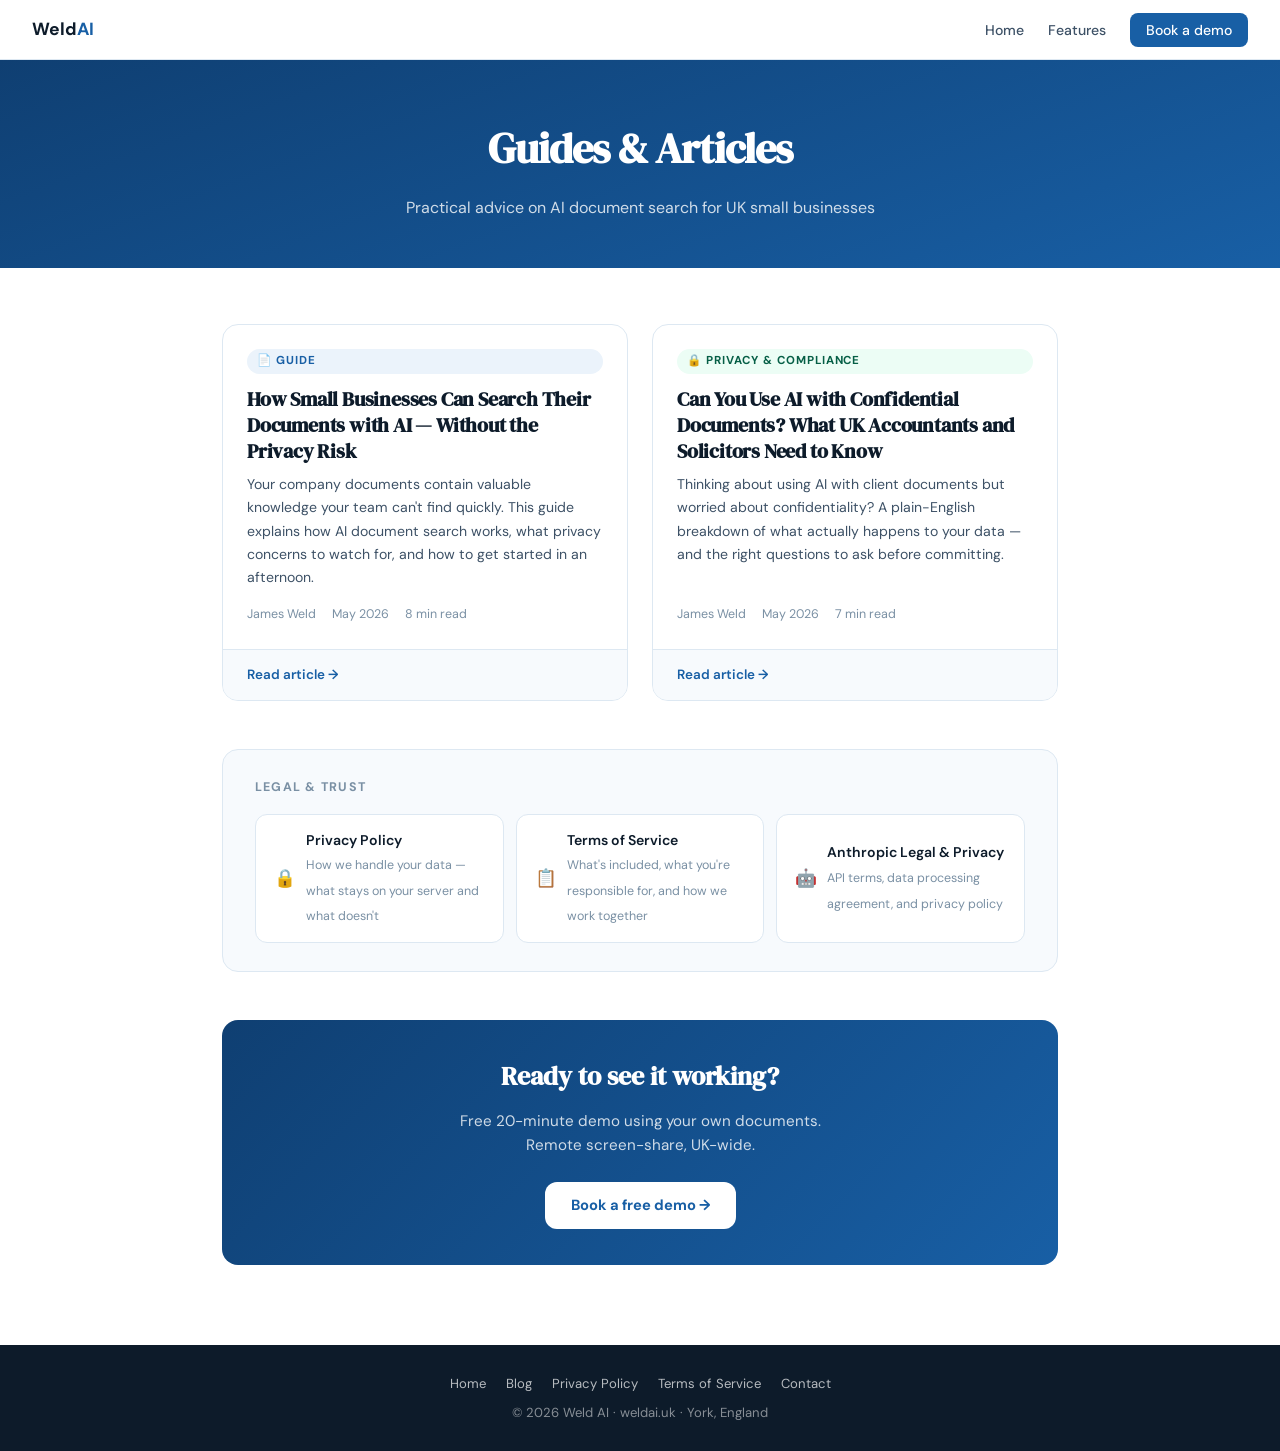
==== blog.html @ 1e1a5bce "Add blog index, two posts, prominent legal links" ====
<!DOCTYPE html>
<html lang="en">
<head>
<meta charset="UTF-8">
<meta name="viewport" content="width=device-width, initial-scale=1.0">
<title>Blog — AI for Small Business | Weld AI</title>
<meta name="description" content="Practical guides on using AI document search in small businesses — productivity, privacy, compliance, and getting started.">
<link href="https://fonts.googleapis.com/css2?family=DM+Sans:wght@300;400;500;600;700&family=DM+Serif+Display:ital@0;1&display=swap" rel="stylesheet">
<style>
:root{--blue:#185FA5;--blue-dark:#0F3F72;--blue-light:#EBF3FB;--ink:#0D1B2A;--ink-mid:#3D5166;--ink-light:#7A90A4;--surface:#FFFFFF;--surface-2:#F7FAFD;--border:#DDE8F2;--radius:12px}
*{box-sizing:border-box;margin:0;padding:0}
body{font-family:'DM Sans',sans-serif;color:var(--ink);background:var(--surface);line-height:1.6;-webkit-font-smoothing:antialiased}
nav{background:#fff;border-bottom:1px solid var(--border);padding:0 2rem;height:60px;display:flex;align-items:center;justify-content:space-between;position:sticky;top:0;z-index:10}
.nav-logo{font-weight:700;font-size:1.1rem;color:var(--blue);text-decoration:none}.nav-logo span{color:var(--ink)}
.nav-links{display:flex;align-items:center;gap:1.5rem;list-style:none}
.nav-links a{text-decoration:none;font-size:0.88rem;color:var(--ink-mid);font-weight:500}.nav-links a:hover{color:var(--blue)}
.nav-cta{background:var(--blue);color:#fff!important;padding:8px 16px;border-radius:8px;font-size:0.85rem;font-weight:600}
.hero{background:linear-gradient(160deg,var(--blue-dark),var(--blue));padding:56px 2rem 48px;color:#fff;text-align:center}
.hero h1{font-family:'DM Serif Display',serif;font-size:clamp(1.8rem,4vw,2.6rem);margin-bottom:0.75rem;letter-spacing:-0.02em}
.hero p{color:rgba(255,255,255,0.8);font-size:1rem;max-width:480px;margin:0 auto}
.container{max-width:900px;margin:0 auto;padding:56px 2rem 80px}
.blog-grid{display:grid;grid-template-columns:repeat(auto-fit,minmax(360px,1fr));gap:24px;margin-bottom:3rem}
.blog-card{background:#fff;border:1px solid var(--border);border-radius:16px;overflow:hidden;transition:box-shadow .2s,transform .2s;text-decoration:none;color:inherit;display:flex;flex-direction:column}
.blog-card:hover{box-shadow:0 8px 32px rgba(15,63,114,0.1);transform:translateY(-2px)}
.card-tag{display:inline-block;font-size:0.72rem;font-weight:700;letter-spacing:.08em;text-transform:uppercase;padding:3px 10px;border-radius:999px;margin-bottom:0.75rem}
.tag-guide{background:var(--blue-light);color:var(--blue)}
.tag-privacy{background:#ECFDF5;color:#065F46}
.card-body{padding:24px;flex:1;display:flex;flex-direction:column}
.card-body h2{font-family:'DM Serif Display',serif;font-size:1.25rem;color:var(--ink);margin-bottom:0.6rem;line-height:1.3;letter-spacing:-0.01em}
.card-body p{font-size:0.88rem;color:var(--ink-mid);line-height:1.65;flex:1;margin-bottom:1rem}
.card-meta{font-size:0.78rem;color:var(--ink-light);display:flex;gap:1rem}
.card-footer{padding:14px 24px;border-top:1px solid var(--border);background:var(--surface-2);font-size:0.84rem;font-weight:600;color:var(--blue)}

/* Legal section */
.legal-section{background:var(--surface-2);border:1px solid var(--border);border-radius:16px;padding:28px 32px;margin-bottom:3rem}
.legal-section h3{font-size:0.78rem;font-weight:700;letter-spacing:.1em;text-transform:uppercase;color:var(--ink-light);margin-bottom:1rem}
.legal-links{display:grid;grid-template-columns:repeat(auto-fit,minmax(220px,1fr));gap:12px}
.legal-link{background:#fff;border:1px solid var(--border);border-radius:var(--radius);padding:14px 18px;text-decoration:none;display:flex;align-items:center;gap:10px;transition:border-color .15s,box-shadow .15s}
.legal-link:hover{border-color:var(--blue);box-shadow:0 2px 8px rgba(24,95,164,0.08)}
.legal-link-icon{font-size:1.1rem;flex-shrink:0}
.legal-link-text strong{display:block;font-size:0.88rem;font-weight:600;color:var(--ink)}
.legal-link-text span{font-size:0.78rem;color:var(--ink-light)}

/* CTA */
.cta-box{background:linear-gradient(135deg,var(--blue-dark),var(--blue));border-radius:16px;padding:36px;text-align:center;color:#fff}
.cta-box h3{font-family:'DM Serif Display',serif;font-size:1.6rem;margin-bottom:0.75rem;color:#fff}
.cta-box p{color:rgba(255,255,255,0.8);margin-bottom:1.5rem;max-width:420px;margin-left:auto;margin-right:auto;font-size:0.95rem}
.cta-btn{display:inline-block;background:#fff;color:var(--blue);padding:12px 26px;border-radius:var(--radius);font-weight:700;text-decoration:none;font-size:0.92rem}
.cta-btn:hover{transform:translateY(-1px);box-shadow:0 6px 20px rgba(0,0,0,0.15)}

footer{background:var(--ink);color:rgba(255,255,255,0.5);padding:28px 2rem;text-align:center;font-size:0.82rem}
footer a{color:rgba(255,255,255,0.7);text-decoration:none;margin:0 8px}
.footer-links{margin-bottom:8px;display:flex;justify-content:center;flex-wrap:wrap;gap:4px}
@media(max-width:600px){nav .nav-links{display:none}.hero{padding:40px 1.25rem}.container{padding:40px 1.25rem}.blog-grid{grid-template-columns:1fr}}
</style>
</head>
<body>

<nav>
  <a class="nav-logo" href="https://weldai.uk"><span>Weld</span>AI</a>
  <ul class="nav-links">
    <li><a href="https://weldai.uk">Home</a></li>
    <li><a href="https://weldai.uk#features">Features</a></li>
    <li><a href="https://weldai.uk#contact" class="nav-cta">Book a demo</a></li>
  </ul>
</nav>

<div class="hero">
  <h1>Guides &amp; Articles</h1>
  <p>Practical advice on AI document search for UK small businesses</p>
</div>

<div class="container">

  <!-- Blog posts -->
  <div class="blog-grid">

    <a href="/blog/ai-document-search-small-business.html" class="blog-card">
      <div class="card-body">
        <span class="card-tag tag-guide">📄 Guide</span>
        <h2>How Small Businesses Can Search Their Documents with AI — Without the Privacy Risk</h2>
        <p>Your company documents contain valuable knowledge your team can't find quickly. This guide explains how AI document search works, what privacy concerns to watch for, and how to get started in an afternoon.</p>
        <div class="card-meta">
          <span>James Weld</span>
          <span>May 2026</span>
          <span>8 min read</span>
        </div>
      </div>
      <div class="card-footer">Read article →</div>
    </a>

    <a href="/blog/ai-confidential-documents-accountants-solicitors.html" class="blog-card">
      <div class="card-body">
        <span class="card-tag tag-privacy">🔒 Privacy &amp; Compliance</span>
        <h2>Can You Use AI with Confidential Documents? What UK Accountants and Solicitors Need to Know</h2>
        <p>Thinking about using AI with client documents but worried about confidentiality? A plain-English breakdown of what actually happens to your data — and the right questions to ask before committing.</p>
        <div class="card-meta">
          <span>James Weld</span>
          <span>May 2026</span>
          <span>7 min read</span>
        </div>
      </div>
      <div class="card-footer">Read article →</div>
    </a>

  </div>

  <!-- Legal / trust section -->
  <div class="legal-section">
    <h3>Legal &amp; Trust</h3>
    <div class="legal-links">
      <a href="/privacy.html" class="legal-link">
        <span class="legal-link-icon">🔒</span>
        <div class="legal-link-text">
          <strong>Privacy Policy</strong>
          <span>How we handle your data — what stays on your server and what doesn't</span>
        </div>
      </a>
      <a href="/terms.html" class="legal-link">
        <span class="legal-link-icon">📋</span>
        <div class="legal-link-text">
          <strong>Terms of Service</strong>
          <span>What's included, what you're responsible for, and how we work together</span>
        </div>
      </a>
      <a href="https://www.anthropic.com/legal" target="_blank" rel="noreferrer" class="legal-link">
        <span class="legal-link-icon">🤖</span>
        <div class="legal-link-text">
          <strong>Anthropic Legal &amp; Privacy</strong>
          <span>API terms, data processing agreement, and privacy policy</span>
        </div>
      </a>
    </div>
  </div>

  <!-- CTA -->
  <div class="cta-box">
    <h3>Ready to see it working?</h3>
    <p>Free 20-minute demo using your own documents. Remote screen-share, UK-wide.</p>
    <a href="https://weldai.uk#contact" class="cta-btn">Book a free demo →</a>
  </div>

</div>

<footer>
  <div class="footer-links">
    <a href="https://weldai.uk">Home</a>
    <a href="/blog.html">Blog</a>
    <a href="/privacy.html">Privacy Policy</a>
    <a href="/terms.html">Terms of Service</a>
    <a href="https://weldai.uk#contact">Contact</a>
  </div>
  <p>© 2026 Weld AI · weldai.uk · York, England</p>
</footer>

</body>
</html>
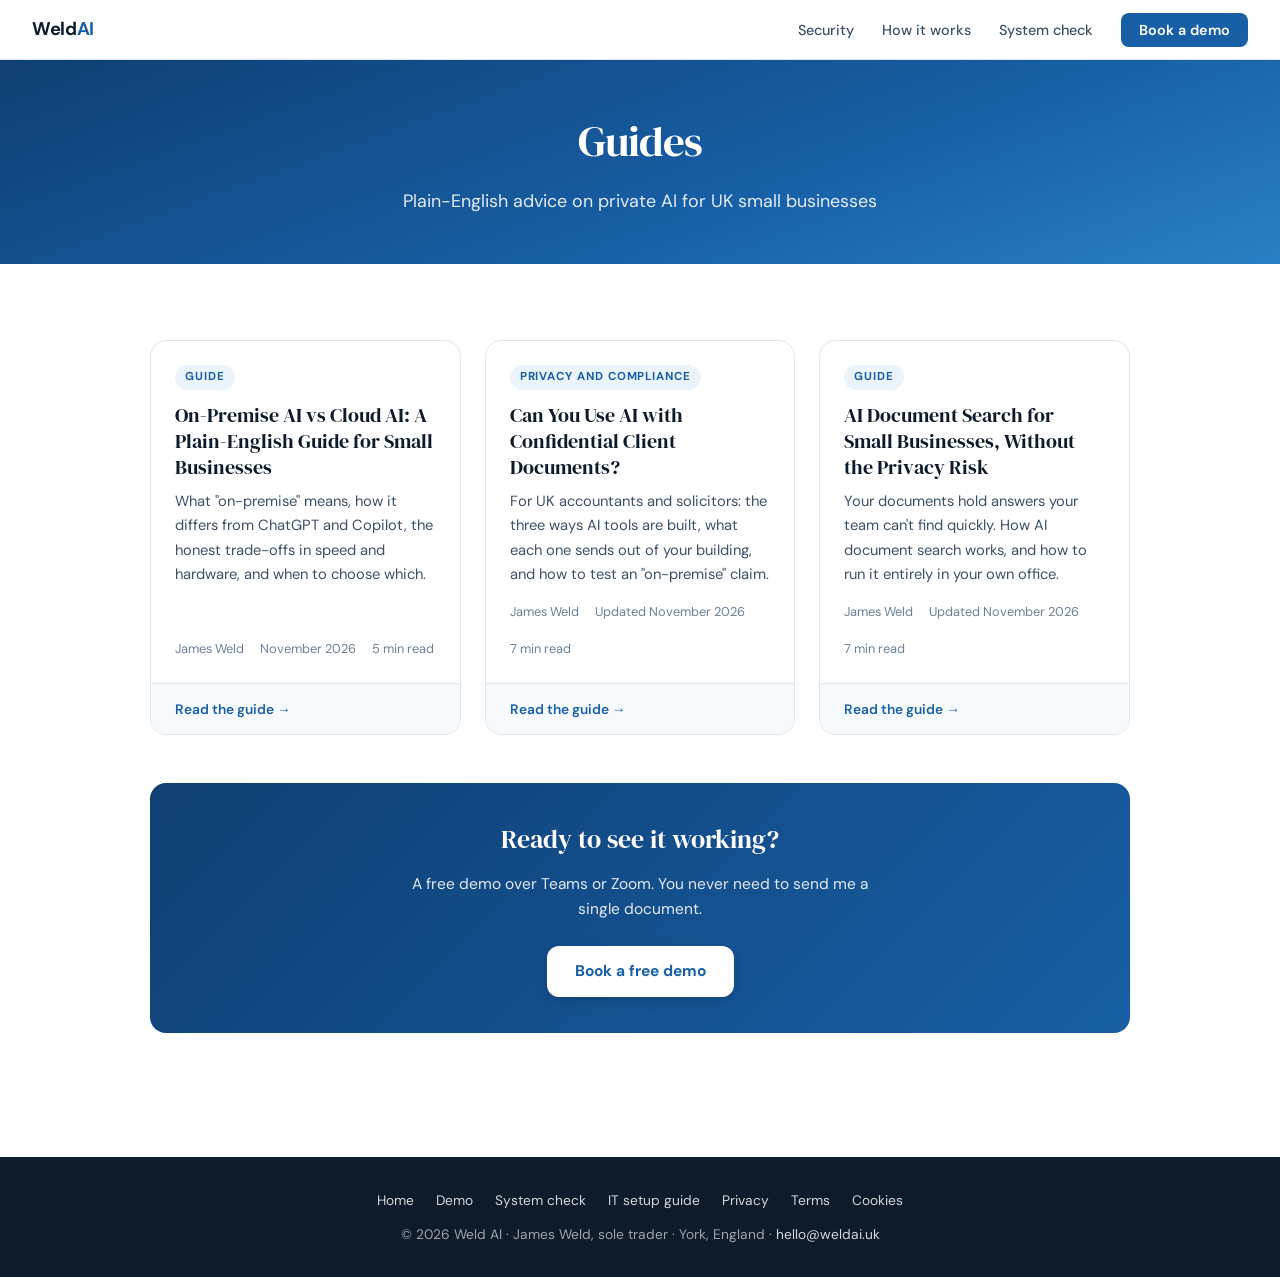
==== commit 326772ef: "Reposition site as 100% on-premise private AI for small businesses - Rewrite homepage, guides, syste" ====
--- a/blog.html
+++ b/blog.html
@@ -1,157 +1,100 @@
 <!DOCTYPE html>
-<html lang="en">
+<html lang="en-GB">
 <head>
 <meta charset="UTF-8">
 <meta name="viewport" content="width=device-width, initial-scale=1.0">
-<title>Blog — AI for Small Business | Weld AI</title>
-<meta name="description" content="Practical guides on using AI document search in small businesses — productivity, privacy, compliance, and getting started.">
-<link href="https://fonts.googleapis.com/css2?family=DM+Sans:wght@300;400;500;600;700&family=DM+Serif+Display:ital@0;1&display=swap" rel="stylesheet">
-<style>
-:root{--blue:#185FA5;--blue-dark:#0F3F72;--blue-light:#EBF3FB;--ink:#0D1B2A;--ink-mid:#3D5166;--ink-light:#7A90A4;--surface:#FFFFFF;--surface-2:#F7FAFD;--border:#DDE8F2;--radius:12px}
-*{box-sizing:border-box;margin:0;padding:0}
-body{font-family:'DM Sans',sans-serif;color:var(--ink);background:var(--surface);line-height:1.6;-webkit-font-smoothing:antialiased}
-nav{background:#fff;border-bottom:1px solid var(--border);padding:0 2rem;height:60px;display:flex;align-items:center;justify-content:space-between;position:sticky;top:0;z-index:10}
-.nav-logo{font-weight:700;font-size:1.1rem;color:var(--blue);text-decoration:none}.nav-logo span{color:var(--ink)}
-.nav-links{display:flex;align-items:center;gap:1.5rem;list-style:none}
-.nav-links a{text-decoration:none;font-size:0.88rem;color:var(--ink-mid);font-weight:500}.nav-links a:hover{color:var(--blue)}
-.nav-cta{background:var(--blue);color:#fff!important;padding:8px 16px;border-radius:8px;font-size:0.85rem;font-weight:600}
-.hero{background:linear-gradient(160deg,var(--blue-dark),var(--blue));padding:56px 2rem 48px;color:#fff;text-align:center}
-.hero h1{font-family:'DM Serif Display',serif;font-size:clamp(1.8rem,4vw,2.6rem);margin-bottom:0.75rem;letter-spacing:-0.02em}
-.hero p{color:rgba(255,255,255,0.8);font-size:1rem;max-width:480px;margin:0 auto}
-.container{max-width:900px;margin:0 auto;padding:56px 2rem 80px}
-.blog-grid{display:grid;grid-template-columns:repeat(auto-fit,minmax(360px,1fr));gap:24px;margin-bottom:3rem}
-.blog-card{background:#fff;border:1px solid var(--border);border-radius:16px;overflow:hidden;transition:box-shadow .2s,transform .2s;text-decoration:none;color:inherit;display:flex;flex-direction:column}
-.blog-card:hover{box-shadow:0 8px 32px rgba(15,63,114,0.1);transform:translateY(-2px)}
-.card-tag{display:inline-block;font-size:0.72rem;font-weight:700;letter-spacing:.08em;text-transform:uppercase;padding:3px 10px;border-radius:999px;margin-bottom:0.75rem}
-.tag-guide{background:var(--blue-light);color:var(--blue)}
-.tag-privacy{background:#ECFDF5;color:#065F46}
-.card-body{padding:24px;flex:1;display:flex;flex-direction:column}
-.card-body h2{font-family:'DM Serif Display',serif;font-size:1.25rem;color:var(--ink);margin-bottom:0.6rem;line-height:1.3;letter-spacing:-0.01em}
-.card-body p{font-size:0.88rem;color:var(--ink-mid);line-height:1.65;flex:1;margin-bottom:1rem}
-.card-meta{font-size:0.78rem;color:var(--ink-light);display:flex;gap:1rem}
-.card-footer{padding:14px 24px;border-top:1px solid var(--border);background:var(--surface-2);font-size:0.84rem;font-weight:600;color:var(--blue)}
-
-/* Legal section */
-.legal-section{background:var(--surface-2);border:1px solid var(--border);border-radius:16px;padding:28px 32px;margin-bottom:3rem}
-.legal-section h3{font-size:0.78rem;font-weight:700;letter-spacing:.1em;text-transform:uppercase;color:var(--ink-light);margin-bottom:1rem}
-.legal-links{display:grid;grid-template-columns:repeat(auto-fit,minmax(220px,1fr));gap:12px}
-.legal-link{background:#fff;border:1px solid var(--border);border-radius:var(--radius);padding:14px 18px;text-decoration:none;display:flex;align-items:center;gap:10px;transition:border-color .15s,box-shadow .15s}
-.legal-link:hover{border-color:var(--blue);box-shadow:0 2px 8px rgba(24,95,164,0.08)}
-.legal-link-icon{font-size:1.1rem;flex-shrink:0}
-.legal-link-text strong{display:block;font-size:0.88rem;font-weight:600;color:var(--ink)}
-.legal-link-text span{font-size:0.78rem;color:var(--ink-light)}
-
-/* CTA */
-.cta-box{background:linear-gradient(135deg,var(--blue-dark),var(--blue));border-radius:16px;padding:36px;text-align:center;color:#fff}
-.cta-box h3{font-family:'DM Serif Display',serif;font-size:1.6rem;margin-bottom:0.75rem;color:#fff}
-.cta-box p{color:rgba(255,255,255,0.8);margin-bottom:1.5rem;max-width:420px;margin-left:auto;margin-right:auto;font-size:0.95rem}
-.cta-btn{display:inline-block;background:#fff;color:var(--blue);padding:12px 26px;border-radius:var(--radius);font-weight:700;text-decoration:none;font-size:0.92rem}
-.cta-btn:hover{transform:translateY(-1px);box-shadow:0 6px 20px rgba(0,0,0,0.15)}
-
-footer{background:var(--ink);color:rgba(255,255,255,0.5);padding:28px 2rem;text-align:center;font-size:0.82rem}
-footer a{color:rgba(255,255,255,0.7);text-decoration:none;margin:0 8px}
-.footer-links{margin-bottom:8px;display:flex;justify-content:center;flex-wrap:wrap;gap:4px}
-@media(max-width:600px){nav .nav-links{display:none}.hero{padding:40px 1.25rem}.container{padding:40px 1.25rem}.blog-grid{grid-template-columns:1fr}}
-</style>
+<title>Guides: Private and On-Premise AI for Small Businesses | Weld AI</title>
+<meta name="description" content="Plain-English guides for UK small businesses on private AI, on-premise AI versus cloud AI, and using AI safely with confidential documents.">
+<link rel="canonical" href="https://www.weldai.uk/blog.html">
+<link rel="icon" href="/favicon.svg" type="image/svg+xml">
+<meta property="og:type" content="website">
+<meta property="og:url" content="https://www.weldai.uk/blog.html">
+<meta property="og:title" content="Guides: private and on-premise AI for small businesses">
+<meta property="og:description" content="Plain-English guides on private AI, on-premise versus cloud AI, and using AI safely with confidential documents.">
+<meta property="og:image" content="https://www.weldai.uk/screenshot-summary.png">
+<meta property="og:site_name" content="Weld AI">
+<meta property="og:locale" content="en_GB">
+<link rel="stylesheet" href="/styles.css">
 </head>
 <body>
+<a class="skip" href="#main">Skip to content</a>
 
-<nav>
-  <a class="nav-logo" href="https://weldai.uk"><span>Weld</span>AI</a>
+<nav class="site-nav" aria-label="Main">
+  <a class="nav-logo" href="/"><span>Weld</span>AI</a>
+  <input type="checkbox" id="nav-toggle" class="nav-toggle" aria-hidden="true">
+  <label for="nav-toggle" class="nav-burger" aria-label="Open menu"><span></span><span></span><span></span></label>
   <ul class="nav-links">
-    <li><a href="https://weldai.uk">Home</a></li>
-    <li><a href="https://weldai.uk#features">Features</a></li>
-    <li><a href="https://weldai.uk#contact" class="nav-cta">Book a demo</a></li>
+    <li><a href="/#security">Security</a></li>
+    <li><a href="/#how">How it works</a></li>
+    <li><a href="/systemcheck.html">System check</a></li>
+    <li><a href="/#contact" class="nav-cta">Book a demo</a></li>
   </ul>
 </nav>
 
-<div class="hero">
-  <h1>Guides &amp; Articles</h1>
-  <p>Practical advice on AI document search for UK small businesses</p>
-</div>
+<header class="hero small">
+  <h1>Guides</h1>
+  <p class="lead" style="margin-bottom:0">Plain-English advice on private AI for UK small businesses</p>
+</header>
 
-<div class="container">
+<main id="main">
+<section>
+  <div class="container" style="max-width:980px">
 
-  <!-- Blog posts -->
-  <div class="blog-grid">
+    <div class="blog-grid">
 
-    <a href="/blog/ai-document-search-small-business.html" class="blog-card">
-      <div class="card-body">
-        <span class="card-tag tag-guide">📄 Guide</span>
-        <h2>How Small Businesses Can Search Their Documents with AI — Without the Privacy Risk</h2>
-        <p>Your company documents contain valuable knowledge your team can't find quickly. This guide explains how AI document search works, what privacy concerns to watch for, and how to get started in an afternoon.</p>
-        <div class="card-meta">
-          <span>James Weld</span>
-          <span>May 2026</span>
-          <span>8 min read</span>
+      <a href="/blog/on-premise-ai-vs-cloud-ai-small-business.html" class="blog-card">
+        <div class="card-body">
+          <span class="card-tag">Guide</span>
+          <h2>On-Premise AI vs Cloud AI: A Plain-English Guide for Small Businesses</h2>
+          <p>What "on-premise" means, how it differs from ChatGPT and Copilot, the honest trade-offs in speed and hardware, and when to choose which.</p>
+          <div class="card-meta"><span>James Weld</span><span>November 2026</span><span>5 min read</span></div>
         </div>
-      </div>
-      <div class="card-footer">Read article →</div>
-    </a>
+        <div class="card-footer">Read the guide →</div>
+      </a>
 
-    <a href="/blog/ai-confidential-documents-accountants-solicitors.html" class="blog-card">
-      <div class="card-body">
-        <span class="card-tag tag-privacy">🔒 Privacy &amp; Compliance</span>
-        <h2>Can You Use AI with Confidential Documents? What UK Accountants and Solicitors Need to Know</h2>
-        <p>Thinking about using AI with client documents but worried about confidentiality? A plain-English breakdown of what actually happens to your data — and the right questions to ask before committing.</p>
-        <div class="card-meta">
-          <span>James Weld</span>
-          <span>May 2026</span>
-          <span>7 min read</span>
+      <a href="/blog/ai-confidential-documents-accountants-solicitors.html" class="blog-card">
+        <div class="card-body">
+          <span class="card-tag">Privacy and compliance</span>
+          <h2>Can You Use AI with Confidential Client Documents?</h2>
+          <p>For UK accountants and solicitors: the three ways AI tools are built, what each one sends out of your building, and how to test an "on-premise" claim.</p>
+          <div class="card-meta"><span>James Weld</span><span>Updated November 2026</span><span>7 min read</span></div>
         </div>
-      </div>
-      <div class="card-footer">Read article →</div>
-    </a>
+        <div class="card-footer">Read the guide →</div>
+      </a>
+
+      <a href="/blog/ai-document-search-small-business.html" class="blog-card">
+        <div class="card-body">
+          <span class="card-tag">Guide</span>
+          <h2>AI Document Search for Small Businesses, Without the Privacy Risk</h2>
+          <p>Your documents hold answers your team can't find quickly. How AI document search works, and how to run it entirely in your own office.</p>
+          <div class="card-meta"><span>James Weld</span><span>Updated November 2026</span><span>7 min read</span></div>
+        </div>
+        <div class="card-footer">Read the guide →</div>
+      </a>
+
+    </div>
+
+    <div class="cta-box">
+      <h2>Ready to see it working?</h2>
+      <p>A free demo over Teams or Zoom. You never need to send me a single document.</p>
+      <a href="/#contact" class="btn-primary">Book a free demo</a>
+    </div>
 
   </div>
+</section>
+</main>
 
-  <!-- Legal / trust section -->
-  <div class="legal-section">
-    <h3>Legal &amp; Trust</h3>
-    <div class="legal-links">
-      <a href="/privacy.html" class="legal-link">
-        <span class="legal-link-icon">🔒</span>
-        <div class="legal-link-text">
-          <strong>Privacy Policy</strong>
-          <span>How we handle your data — what stays on your server and what doesn't</span>
-        </div>
-      </a>
-      <a href="/terms.html" class="legal-link">
-        <span class="legal-link-icon">📋</span>
-        <div class="legal-link-text">
-          <strong>Terms of Service</strong>
-          <span>What's included, what you're responsible for, and how we work together</span>
-        </div>
-      </a>
-      <a href="https://www.anthropic.com/legal" target="_blank" rel="noreferrer" class="legal-link">
-        <span class="legal-link-icon">🤖</span>
-        <div class="legal-link-text">
-          <strong>Anthropic Legal &amp; Privacy</strong>
-          <span>API terms, data processing agreement, and privacy policy</span>
-        </div>
-      </a>
-    </div>
-  </div>
-
-  <!-- CTA -->
-  <div class="cta-box">
-    <h3>Ready to see it working?</h3>
-    <p>Free 20-minute demo using your own documents. Remote screen-share, UK-wide.</p>
-    <a href="https://weldai.uk#contact" class="cta-btn">Book a free demo →</a>
-  </div>
-
-</div>
-
-<footer>
-  <div class="footer-links">
-    <a href="https://weldai.uk">Home</a>
-    <a href="/blog.html">Blog</a>
-    <a href="/privacy.html">Privacy Policy</a>
-    <a href="/terms.html">Terms of Service</a>
-    <a href="https://weldai.uk#contact">Contact</a>
-  </div>
-  <p>© 2026 Weld AI · weldai.uk · York, England</p>
+<footer class="site-footer">
+  <ul class="footer-links">
+    <li><a href="/">Home</a></li>
+    <li><a href="/demo.html">Demo</a></li>
+    <li><a href="/systemcheck.html">System check</a></li>
+    <li><a href="/it-setup.html">IT setup guide</a></li>
+    <li><a href="/privacy.html">Privacy</a></li>
+    <li><a href="/terms.html">Terms</a></li>
+    <li><a href="/cookies.html">Cookies</a></li>
+  </ul>
+  <p>© 2026 Weld AI · James Weld, sole trader · York, England · <a href="mailto:hello@weldai.uk">hello@weldai.uk</a></p>
 </footer>
-
 </body>
 </html>
--- a/styles.css
+++ b/styles.css
@@ -0,0 +1,219 @@
+/* Weld AI — shared site styles. Fonts are self-hosted (SIL Open Font License). */
+@font-face{font-family:'DM Sans';font-style:normal;font-weight:400 700;font-display:swap;src:url(/fonts/dm-sans.woff2) format('woff2')}
+@font-face{font-family:'DM Serif Display';font-style:normal;font-weight:400;font-display:swap;src:url(/fonts/dm-serif-display.woff2) format('woff2')}
+@font-face{font-family:'DM Serif Display';font-style:italic;font-weight:400;font-display:swap;src:url(/fonts/dm-serif-display-italic.woff2) format('woff2')}
+:root{--blue:#185FA5;--blue-dark:#0F3F72;--blue-light:#EBF3FB;--blue-mid:#D0E6F7;--ink:#0D1B2A;--ink-mid:#3D5166;--ink-light:#6B8196;--surface:#FFFFFF;--surface-2:#F7FAFD;--border:#DDE8F2;--green:#059669;--green-bg:#ECFDF5;--amber:#B45309;--amber-bg:#FFF8E6;--red:#DC2626;--radius:12px;--shadow:0 4px 20px rgba(15,63,114,0.08),0 1px 4px rgba(15,63,114,0.05);--shadow-lg:0 12px 48px rgba(15,63,114,0.12),0 4px 12px rgba(15,63,114,0.06);--serif:'DM Serif Display',Georgia,serif;--sans:'DM Sans',-apple-system,BlinkMacSystemFont,'Segoe UI',sans-serif;--mono:'Cascadia Code',Consolas,monospace}
+*{box-sizing:border-box;margin:0;padding:0}
+html{scroll-behavior:smooth;scroll-padding-top:76px}
+body{font-family:var(--sans);color:var(--ink);background:var(--surface);line-height:1.6;-webkit-font-smoothing:antialiased}
+img{max-width:100%;height:auto}
+a{color:var(--blue)}
+.skip{position:absolute;left:-9999px}
+.skip:focus{left:12px;top:12px;z-index:200;background:#fff;padding:8px 14px;border-radius:8px;box-shadow:var(--shadow)}
+
+/* Navigation */
+nav.site-nav{position:sticky;top:0;z-index:100;background:rgba(255,255,255,0.94);backdrop-filter:blur(12px);border-bottom:1px solid var(--border);padding:0 2rem;display:flex;align-items:center;justify-content:space-between;min-height:60px}
+.nav-logo{font-weight:700;font-size:1.15rem;color:var(--blue);letter-spacing:-0.02em;text-decoration:none}
+.nav-logo span{color:var(--ink)}
+.nav-links{display:flex;align-items:center;gap:1.75rem;list-style:none}
+.nav-links a{text-decoration:none;font-size:0.9rem;color:var(--ink-mid);font-weight:500;transition:color .15s}
+.nav-links a:hover{color:var(--blue)}
+.nav-links .nav-cta{background:var(--blue);color:#fff;padding:8px 18px;border-radius:8px;font-weight:600}
+.nav-links .nav-cta:hover{color:#fff;background:var(--blue-dark)}
+.nav-toggle,.nav-burger{display:none}
+
+/* Hero */
+.hero{background:linear-gradient(160deg,var(--blue-dark) 0%,var(--blue) 60%,#2980C4 100%);padding:84px 2rem 72px;text-align:center;color:#fff}
+.hero-badge{display:inline-block;background:rgba(255,255,255,0.15);border:1px solid rgba(255,255,255,0.28);color:#fff;border-radius:999px;padding:5px 14px;font-size:0.82rem;font-weight:600;margin-bottom:1.5rem}
+.hero h1{font-family:var(--serif);font-weight:400;font-size:clamp(2.1rem,5vw,3.4rem);line-height:1.15;letter-spacing:-0.02em;max-width:800px;margin:0 auto 1.25rem}
+.hero h1 em{font-style:italic;color:rgba(255,255,255,0.88)}
+.hero p.lead{font-size:1.12rem;color:rgba(255,255,255,0.88);max-width:620px;margin:0 auto 2.25rem;line-height:1.7}
+.hero-btns{display:flex;gap:12px;justify-content:center;flex-wrap:wrap}
+.btn-primary{background:#fff;color:var(--blue);padding:13px 28px;border-radius:var(--radius);font-weight:700;text-decoration:none;font-size:0.97rem;transition:transform .15s,box-shadow .15s;box-shadow:0 4px 12px rgba(0,0,0,0.15)}
+.btn-primary:hover{transform:translateY(-1px);box-shadow:0 6px 20px rgba(0,0,0,0.2)}
+.btn-ghost{background:rgba(255,255,255,0.12);color:#fff;border:1px solid rgba(255,255,255,0.35);padding:13px 28px;border-radius:var(--radius);font-weight:600;text-decoration:none;font-size:0.97rem;transition:background .15s}
+.btn-ghost:hover{background:rgba(255,255,255,0.22)}
+.btn-solid{display:inline-block;background:var(--blue);color:#fff;padding:12px 24px;border-radius:8px;font-weight:700;font-size:0.93rem;text-decoration:none}
+.btn-solid:hover{background:var(--blue-dark)}
+.hero-props{display:flex;justify-content:center;gap:1.75rem;margin-top:2.75rem;flex-wrap:wrap;list-style:none}
+.hero-props li{color:rgba(255,255,255,0.9);font-size:0.9rem}
+.hero-props li::before{content:'✓ ';color:#6EE7A0;font-weight:700}
+.hero.small{padding:56px 2rem 48px}
+.hero.small h1{font-size:clamp(1.8rem,4vw,2.7rem)}
+.hero.left{text-align:left}
+.hero.left .hero-inner{max-width:760px;margin:0 auto}
+.hero.left h1{margin-left:0}
+.hero-meta{color:rgba(255,255,255,0.78);font-size:0.88rem;display:flex;gap:1.5rem;flex-wrap:wrap}
+
+/* Sections */
+section{padding:76px 2rem}
+section.alt{background:var(--surface-2)}
+.container{max-width:1080px;margin:0 auto}
+.container.narrow{max-width:760px}
+.section-label{text-align:center;font-size:0.78rem;font-weight:700;letter-spacing:.12em;text-transform:uppercase;color:var(--blue);margin-bottom:0.75rem}
+h2.section-title{font-family:var(--serif);font-weight:400;font-size:clamp(1.75rem,3.5vw,2.5rem);text-align:center;color:var(--ink);letter-spacing:-0.02em;line-height:1.2;margin-bottom:0.75rem}
+.section-sub{text-align:center;color:var(--ink-mid);font-size:1.05rem;max-width:640px;margin:0 auto 3rem;line-height:1.7}
+
+/* Cards */
+.cards{display:grid;grid-template-columns:repeat(auto-fit,minmax(270px,1fr));gap:20px}
+.card{background:#fff;border:1px solid var(--border);border-top:3px solid var(--blue);border-radius:var(--radius);padding:24px}
+.card h3{font-size:1.02rem;font-weight:700;margin-bottom:6px;color:var(--ink)}
+.card p{font-size:0.92rem;color:var(--ink-mid);line-height:1.65}
+
+/* Steps */
+.steps-row{display:grid;grid-template-columns:repeat(auto-fit,minmax(240px,1fr));gap:8px}
+.steps-row .step{padding:1.5rem}
+.step-num{width:36px;height:36px;border-radius:50%;background:var(--blue);color:#fff;display:flex;align-items:center;justify-content:center;font-weight:700;font-size:0.9rem;margin-bottom:12px;flex-shrink:0}
+.steps-row .step h3{font-size:1rem;font-weight:700;margin-bottom:6px}
+.steps-row .step p{font-size:0.92rem;color:var(--ink-mid);line-height:1.65}
+
+/* Example answer (homepage illustration) */
+.example-wrap{padding:56px 2rem;background:var(--surface-2);border-bottom:1px solid var(--border)}
+.example{max-width:760px;margin:0 auto;background:#fff;border:1px solid var(--border);border-radius:16px;box-shadow:var(--shadow-lg);overflow:hidden;text-align:left}
+.example-bar{background:var(--blue-light);border-bottom:1px solid var(--border);padding:10px 16px;font-size:0.8rem;color:var(--ink-mid);display:flex;justify-content:space-between;gap:12px;flex-wrap:wrap}
+.example-bar strong{color:var(--green)}
+.example-body{padding:22px}
+.q-bubble{background:var(--blue);color:#fff;border-radius:14px 14px 4px 14px;padding:10px 16px;font-size:0.95rem;max-width:80%;margin:0 0 16px auto;width:fit-content}
+.a-bubble{border:1px solid var(--border);border-left:3px solid var(--blue);border-radius:4px 14px 14px 14px;padding:14px 18px;font-size:0.95rem;color:var(--ink);background:var(--surface-2)}
+.a-bubble p{margin-bottom:8px}
+.source-chip{display:inline-block;background:var(--green-bg);border:1px solid #A7F3D0;color:#065F46;border-radius:6px;padding:3px 10px;font-size:0.8rem;font-weight:600;margin:4px 6px 0 0}
+.shot{max-width:900px;margin:2.5rem auto 0;text-align:center}
+.shot img{display:block;width:100%;height:auto;border:1px solid var(--border);border-radius:14px;box-shadow:var(--shadow-lg)}
+.shot figcaption{color:var(--ink-light);font-size:0.86rem;margin-top:12px}
+.example-caption{text-align:center;color:var(--ink-light);font-size:0.85rem;margin-top:14px}
+
+/* Tables */
+.table-wrap{overflow-x:auto;-webkit-overflow-scrolling:touch;max-width:860px;margin:0 auto}
+table{width:100%;border-collapse:collapse;font-size:0.92rem}
+th{background:var(--blue);color:#fff;padding:12px 16px;text-align:left;font-weight:600}
+td{padding:11px 16px;border-bottom:1px solid var(--border);vertical-align:top;color:var(--ink-mid)}
+td:first-child{color:var(--ink);font-weight:500}
+tr:nth-child(even) td{background:var(--surface-2)}
+.check{color:var(--green);font-weight:700}
+.cross{color:var(--red);font-weight:700}
+.part{color:var(--amber);font-weight:600}
+
+/* Pills */
+.pills{display:flex;flex-wrap:wrap;gap:10px;justify-content:center;list-style:none;max-width:820px;margin:0 auto}
+.pills li{background:#fff;border:1px solid var(--border);border-radius:999px;padding:8px 16px;font-size:0.9rem;color:var(--ink-mid);font-weight:500}
+
+/* Spec box */
+.spec{max-width:820px;margin:0 auto;display:grid;grid-template-columns:repeat(auto-fit,minmax(230px,1fr));gap:16px}
+.spec div{background:#fff;border:1px solid var(--border);border-radius:var(--radius);padding:18px 20px}
+.spec h3{font-size:0.8rem;text-transform:uppercase;letter-spacing:.08em;color:var(--ink-light);margin-bottom:6px}
+.spec p{font-size:0.95rem;color:var(--ink);font-weight:500;line-height:1.5}
+.spec p small{display:block;color:var(--ink-mid);font-weight:400;font-size:0.84rem;margin-top:4px}
+
+/* About */
+.about{max-width:760px;margin:0 auto;background:#fff;border:1px solid var(--border);border-left:3px solid var(--blue);border-radius:var(--radius);padding:28px 30px}
+.about p{color:var(--ink-mid);font-size:1rem;line-height:1.75;margin-bottom:12px}
+.about p:last-child{margin-bottom:0}
+
+/* FAQ */
+.faq-list{max-width:760px;margin:0 auto}
+.faq-list details{border:1px solid var(--border);border-radius:12px;margin-bottom:10px;background:#fff;overflow:hidden}
+.faq-list summary{padding:18px 20px;font-weight:600;font-size:0.98rem;cursor:pointer;list-style:none;display:flex;justify-content:space-between;align-items:center;color:var(--ink)}
+.faq-list summary::-webkit-details-marker{display:none}
+.faq-list summary::after{content:'+';color:var(--blue);flex-shrink:0;margin-left:12px;font-size:1.25rem}
+.faq-list details[open] summary::after{content:'−'}
+.faq-a{padding:0 20px 18px;color:var(--ink-mid);font-size:0.95rem;line-height:1.7}
+.faq-a p{margin-bottom:10px}
+.faq-a p:last-child{margin-bottom:0}
+.faq-a a{font-weight:600;text-decoration:none}
+
+/* Contact */
+.contact-grid{display:grid;grid-template-columns:1.1fr 0.9fr;gap:48px;max-width:900px;margin:0 auto}
+form{display:flex;flex-direction:column;gap:14px}
+label{font-size:0.86rem;font-weight:600;color:var(--ink-mid);margin-bottom:4px;display:block}
+input,select,textarea{width:100%;border:1.5px solid var(--border);border-radius:8px;padding:10px 14px;font-family:inherit;font-size:0.95rem;color:var(--ink);background:#fff;transition:border-color .15s}
+input:focus,select:focus,textarea:focus{outline:none;border-color:var(--blue);box-shadow:0 0 0 3px rgba(24,95,165,0.12)}
+textarea{min-height:100px;resize:vertical}
+.hp{position:absolute;left:-9999px}
+.form-submit{background:var(--blue);color:#fff;border:none;padding:13px 28px;border-radius:8px;font-size:0.97rem;font-weight:700;cursor:pointer;font-family:inherit}
+.form-submit:hover{background:var(--blue-dark)}
+.form-note{font-size:0.82rem;color:var(--ink-light)}
+.contact-info h3{font-size:1.2rem;font-weight:700;margin-bottom:1rem}
+.contact-info p{color:var(--ink-mid);font-size:0.95rem;line-height:1.7;margin-bottom:1rem}
+.contact-info ul{list-style:none;margin-bottom:1.25rem}
+.contact-info li{color:var(--ink-mid);font-size:0.95rem;padding:4px 0}
+.contact-info li::before{content:'✓ ';color:var(--green);font-weight:700}
+
+/* Call to action box */
+.cta-box{background:linear-gradient(135deg,var(--blue-dark),var(--blue));border-radius:16px;padding:36px;text-align:center;margin:3rem 0;color:#fff}
+.cta-box h2,.cta-box h3{font-family:var(--serif);font-weight:400;font-size:1.6rem;margin:0 0 0.75rem;color:#fff}
+.cta-box p{color:rgba(255,255,255,0.88);margin:0 auto 1.5rem;max-width:500px;font-size:0.97rem}
+.cta-box .btn-primary{display:inline-block}
+.cta-box .fine{margin:1rem auto 0;font-size:0.82rem;color:rgba(255,255,255,0.7)}
+
+/* Long-form pages: articles, guides, legal */
+.prose{max-width:760px;margin:0 auto;padding:48px 2rem 80px}
+.prose h1{font-family:var(--serif);font-weight:400;font-size:clamp(1.8rem,4vw,2.4rem);letter-spacing:-0.02em;line-height:1.2;margin-bottom:0.5rem}
+.prose h2{font-family:var(--serif);font-weight:400;font-size:1.55rem;color:var(--ink);margin:2.5rem 0 0.75rem;letter-spacing:-0.02em;line-height:1.3;scroll-margin-top:80px}
+.prose.legal h2{font-family:var(--sans);font-size:1.08rem;font-weight:700;letter-spacing:0;margin:2rem 0 0.5rem}
+.prose h3{font-size:1.05rem;font-weight:700;color:var(--ink);margin:1.75rem 0 0.5rem}
+.prose p{color:var(--ink-mid);margin-bottom:1.1rem;font-size:0.98rem;line-height:1.75}
+.prose ul,.prose ol{color:var(--ink-mid);font-size:0.98rem;margin:0 0 1.1rem 1.5rem}
+.prose li{margin-bottom:0.35rem;line-height:1.7}
+.prose strong{color:var(--ink);font-weight:600}
+.prose .meta{color:var(--ink-light);font-size:0.88rem;margin-bottom:2rem;padding-bottom:1.25rem;border-bottom:1px solid var(--border)}
+.prose table{margin:1.25rem 0}
+.prose blockquote{background:var(--blue-light);border-left:3px solid var(--blue);border-radius:0 8px 8px 0;padding:14px 18px;margin:1.5rem 0;font-size:0.97rem;color:var(--blue-dark)}
+.note,.warn,.good{border-radius:0 8px 8px 0;padding:14px 18px;margin:1.5rem 0;font-size:0.94rem;line-height:1.65}
+.note{background:var(--blue-light);border-left:3px solid var(--blue);color:var(--blue-dark)}
+.warn{background:var(--amber-bg);border-left:3px solid #D97706;color:#78350F}
+.good{background:var(--green-bg);border-left:3px solid var(--green);color:#065F46}
+.note strong,.warn strong,.good strong{color:inherit}
+.prose pre{background:#0D1B2A;color:#e2e8f0;padding:14px 16px;border-radius:8px;font-size:0.84rem;font-family:var(--mono);overflow-x:auto;margin:10px 0 1.1rem;line-height:1.5}
+.prose code{background:var(--surface-2);border:1px solid var(--border);padding:1px 6px;border-radius:4px;font-size:0.86em;font-family:var(--mono);color:var(--blue-dark)}
+.prose pre code{background:none;border:none;padding:0;color:inherit}
+.check-list{list-style:none;margin-left:0!important}
+.check-list li{padding:9px 0;border-bottom:1px solid var(--border);display:flex;gap:10px;align-items:flex-start}
+.check-list li:last-child{border:none}
+.check-list li::before{content:'✓';color:var(--green);font-weight:700;flex-shrink:0}
+.author{display:flex;align-items:center;gap:14px;padding:18px 0;border-top:1px solid var(--border);border-bottom:1px solid var(--border);margin:0 0 2rem}
+.author-avatar{width:44px;height:44px;border-radius:50%;background:linear-gradient(135deg,var(--blue),var(--blue-dark));display:flex;align-items:center;justify-content:center;color:#fff;font-weight:700;flex-shrink:0}
+.author-name{font-weight:600;font-size:0.93rem;color:var(--ink)}
+.author-bio{font-size:0.84rem;color:var(--ink-light)}
+.related{background:var(--surface-2);border:1px solid var(--border);border-radius:var(--radius);padding:24px;margin-top:3rem}
+.related h2{font-family:var(--sans);font-size:0.78rem;font-weight:700;letter-spacing:.1em;text-transform:uppercase;color:var(--ink-light);margin:0 0 1rem}
+.related a{display:block;font-size:0.95rem;text-decoration:none;font-weight:500;padding:7px 0;border-bottom:1px solid var(--border)}
+.related a:last-child{border:none}
+.download-btn{display:inline-block;background:var(--blue);color:#fff;padding:13px 22px;border-radius:8px;font-weight:700;font-size:0.95rem;text-decoration:none;margin:6px 0 4px}
+.download-btn:hover{background:var(--blue-dark)}
+
+/* Blog index */
+.blog-grid{display:grid;grid-template-columns:repeat(auto-fit,minmax(300px,1fr));gap:24px;margin-bottom:3rem}
+.blog-card{background:#fff;border:1px solid var(--border);border-radius:16px;overflow:hidden;transition:box-shadow .2s,transform .2s;text-decoration:none;color:inherit;display:flex;flex-direction:column}
+.blog-card:hover{box-shadow:0 8px 32px rgba(15,63,114,0.1);transform:translateY(-2px)}
+.card-tag{display:inline-block;width:fit-content;font-size:0.72rem;font-weight:700;letter-spacing:.08em;text-transform:uppercase;padding:3px 10px;border-radius:999px;margin-bottom:0.75rem;background:var(--blue-light);color:var(--blue)}
+.card-body{padding:24px;flex:1;display:flex;flex-direction:column}
+.card-body h2{font-family:var(--serif);font-weight:400;font-size:1.25rem;color:var(--ink);margin-bottom:0.6rem;line-height:1.3}
+.card-body p{font-size:0.92rem;color:var(--ink-mid);line-height:1.65;flex:1;margin-bottom:1rem}
+.card-meta{font-size:0.8rem;color:var(--ink-light);display:flex;gap:1rem;flex-wrap:wrap}
+.card-footer{padding:14px 24px;border-top:1px solid var(--border);background:var(--surface-2);font-size:0.86rem;font-weight:600;color:var(--blue)}
+
+/* Footer */
+footer.site-footer{background:var(--ink);color:rgba(255,255,255,0.6);padding:32px 2rem;text-align:center;font-size:0.86rem}
+footer.site-footer a{color:rgba(255,255,255,0.82);text-decoration:none}
+footer.site-footer a:hover{color:#fff;text-decoration:underline}
+.footer-links{display:flex;justify-content:center;gap:22px;flex-wrap:wrap;margin-bottom:12px;list-style:none}
+
+@media(max-width:760px){
+  section{padding:56px 1.25rem}
+  .hero,.hero.small{padding:56px 1.25rem 48px}
+  .example-wrap{padding:36px 1.25rem}
+  .prose{padding:32px 1.25rem 60px}
+  .contact-grid{grid-template-columns:1fr;gap:32px}
+  nav.site-nav{flex-wrap:wrap;padding:0 1.25rem}
+  .nav-burger{display:flex;flex-direction:column;justify-content:center;gap:5px;cursor:pointer;padding:10px;margin:0 -10px 0 0}
+  .nav-burger span{display:block;width:22px;height:2px;background:var(--ink);border-radius:2px;transition:transform .2s,opacity .2s}
+  .nav-links{display:none;flex-basis:100%;flex-direction:column;align-items:stretch;gap:0;padding:6px 0 14px}
+  .nav-links a{display:block;padding:13px 2px;border-bottom:1px solid var(--border)}
+  .nav-links .nav-cta{text-align:center;border-bottom:none;margin-top:10px}
+  .nav-toggle:checked ~ .nav-links{display:flex}
+  .nav-toggle:checked ~ .nav-burger span:nth-child(1){transform:translateY(7px) rotate(45deg)}
+  .nav-toggle:checked ~ .nav-burger span:nth-child(2){opacity:0}
+  .nav-toggle:checked ~ .nav-burger span:nth-child(3){transform:translateY(-7px) rotate(-45deg)}
+  .q-bubble{max-width:92%}
+  .prose pre{font-size:0.76rem}
+}
